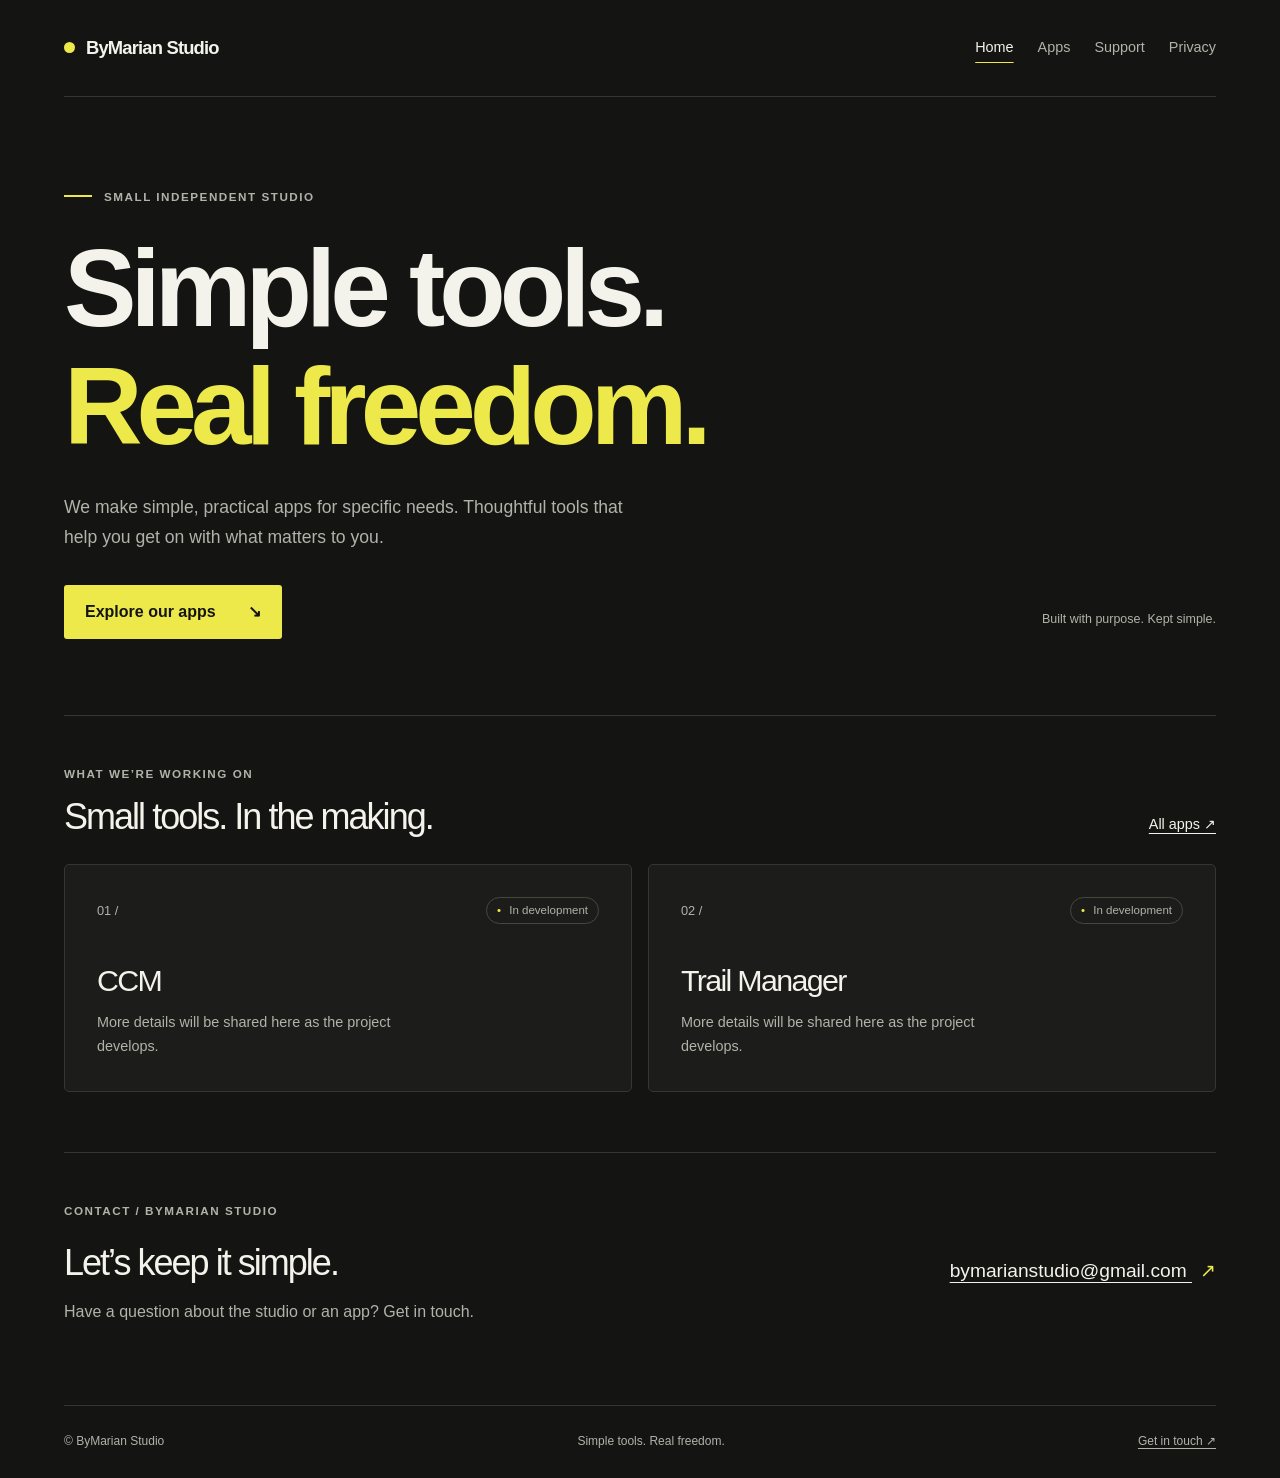
==== index.html @ 3e7d70da "Build minimal ByMarian Studio website for GitHub Pages" ====
<!doctype html>
<html lang="en">
<head>
  <meta charset="utf-8">
  <meta name="viewport" content="width=device-width, initial-scale=1">
  <title>ByMarian Studio — Simple tools. Real freedom.</title>
  <meta name="description" content="Independent studio building simple, practical apps around specific everyday needs.">
  <link rel="canonical" href="https://bymarianstudio.cz/">
  <meta property="og:url" content="https://bymarianstudio.cz/">
  <meta property="og:type" content="website">
  <meta property="og:site_name" content="ByMarian Studio">
  <meta property="og:title" content="ByMarian Studio — Simple tools. Real freedom.">
  <meta property="og:description" content="Independent studio building simple, practical apps around specific everyday needs.">
  <meta name="theme-color" content="#141513">
  <link rel="stylesheet" href="./assets/styles.css">
</head>
<body>
  <a class="skip-link" href="#main">Skip to content</a>
  <div class="site-shell">
    <header class="site-header">
      <a class="wordmark" href="./"><span class="brand-dot" aria-hidden="true"></span>ByMarian Studio</a>
      <nav aria-label="Main navigation"><a href="./" aria-current="page">Home</a><a href="./apps/">Apps</a><a href="./support/">Support</a><a href="./privacy/">Privacy</a></nav>
    </header>
    <main id="main" tabindex="-1">
      <section class="hero" aria-labelledby="hero-title">
        <p class="eyebrow"><span class="accent-line" aria-hidden="true"></span> Small independent studio</p>
        <h1 id="hero-title">Simple tools.<br><span>Real freedom.</span></h1>
        <p class="hero-copy">We make simple, practical apps for specific needs. Thoughtful tools that help you get on with what matters to you.</p>
        <a class="button" href="#apps">Explore our apps <span aria-hidden="true">↘</span></a>
        <span class="hero-note">Built with purpose. Kept simple.</span>
      </section>
      <section class="section" id="apps" aria-labelledby="apps-title">
        <div class="section-heading"><div><p class="eyebrow">What we’re working on</p><h2 id="apps-title">Small tools. In the making.</h2></div><a class="text-link" href="./apps/">All apps <span aria-hidden="true">↗</span></a></div>
        <ul class="app-grid">
      <li class="app-card"><div class="card-top"><span class="app-number" aria-hidden="true">01 /</span><span class="status"><span aria-hidden="true">•</span> In development</span></div><h3>CCM</h3><p>More details will be shared here as the project develops.</p></li>
      <li class="app-card"><div class="card-top"><span class="app-number" aria-hidden="true">02 /</span><span class="status"><span aria-hidden="true">•</span> In development</span></div><h3>Trail Manager</h3><p>More details will be shared here as the project develops.</p></li>
    </ul>
      </section>
      <section class="contact section" aria-labelledby="contact-title"><div><p class="eyebrow">Contact / ByMarian Studio</p><h2 id="contact-title">Let’s keep it simple.</h2><p>Have a question about the studio or an app? Get in touch.</p></div><a class="email" href="mailto:bymarianstudio@gmail.com">bymarianstudio@gmail.com <span aria-hidden="true">↗</span></a></section></main>
    <footer class="site-footer"><span>© ByMarian Studio</span><span>Simple tools. Real freedom.</span><a href="mailto:bymarianstudio@gmail.com">Get in touch <span aria-hidden="true">↗</span></a></footer>
  </div>
</body>
</html>
---- assets/styles.css ----
:root { color-scheme: dark; --bg: #141513; --panel: #1c1d1a; --text: #f4f3eb; --muted: #b1b2a8; --accent: #ede94a; --line: #35362f; }
* { box-sizing: border-box; }
html { scroll-padding-top: 2rem; }
body { margin: 0; background: var(--bg); color: var(--text); font-family: Arial, Helvetica, sans-serif; font-size: 1rem; line-height: 1.65; }
a { color: inherit; text-underline-offset: .25em; }
a:hover { color: var(--accent); }
a:focus-visible { outline: 3px solid var(--accent); outline-offset: 6px; border-radius: 2px; }
.site-shell { max-width: 1248px; margin: auto; padding: 0 24px; }
.site-header { display: flex; flex-wrap: wrap; align-items: center; justify-content: space-between; gap: 22px; padding: 28px 0; border-bottom: 1px solid var(--line); }
.wordmark { display: inline-flex; align-items: center; gap: 11px; text-decoration: none; font-size: 1.15rem; font-weight: 700; letter-spacing: -.045em; }
.brand-dot { width: 11px; height: 11px; background: var(--accent); border-radius: 50%; }
nav { display: flex; flex-wrap: wrap; gap: 8px 24px; }
nav a { padding: 8px 0; text-decoration: none; font-size: .9rem; color: var(--muted); }
nav a[aria-current="page"] { color: var(--text); text-decoration: underline; text-decoration-color: var(--accent); text-underline-offset: 10px; }
.hero { padding: 70px 0 64px; position: relative; }
.eyebrow { display: flex; align-items: center; gap: 12px; margin: 0 0 24px; color: var(--muted); font-size: .73rem; font-weight: 600; letter-spacing: .13em; text-transform: uppercase; }
.accent-line { width: 28px; height: 2px; background: var(--accent); }
h1, h2, h3, p { margin-top: 0; }
h1, h2, h3 { line-height: 1.08; letter-spacing: -.055em; }
h1 { font-size: clamp(2.8rem, 8.5vw, 7rem); font-weight: 600; margin-bottom: 28px; }
.hero h1 span { color: var(--accent); }
.hero-copy, .lead { max-width: 560px; color: var(--muted); font-size: 1.1rem; line-height: 1.7; }
.hero-copy { margin-bottom: 32px; }
.button { display: inline-flex; align-items: center; gap: 32px; padding: 14px 21px; background: var(--accent); color: var(--bg); font-weight: 700; text-decoration: none; border-radius: 3px; }
.button:hover { color: var(--bg); background: #faf77b; }
.hero-note { display: block; margin-top: 36px; font-size: .78rem; color: var(--muted); }
.section { padding: 42px 0; border-top: 1px solid var(--line); }
.section-heading { display: flex; justify-content: space-between; align-items: end; flex-wrap: wrap; gap: 16px; margin-bottom: 28px; }
.section-heading .eyebrow { margin-bottom: 14px; }
h2 { font-size: clamp(1.7rem, 3.5vw, 2.25rem); font-weight: 500; margin-bottom: 24px; }
.section-heading h2 { margin-bottom: 0; }
.text-link { white-space: nowrap; font-size: .9rem; }
.app-grid { list-style: none; display: grid; gap: 16px; padding: 0; margin: 0; }
.app-card { background: var(--panel); border: 1px solid var(--line); border-radius: 5px; padding: 26px; }
.card-top { display: flex; align-items: center; justify-content: space-between; flex-wrap: wrap; gap: 12px; margin-bottom: 40px; }
.app-number { font-size: .8rem; color: var(--muted); }
.status { font-size: .72rem; color: var(--muted); border: 1px solid #47483d; padding: 3px 10px; border-radius: 20px; }
.status span { color: var(--accent); margin-right: 5px; }
h3 { font-size: 1.9rem; font-weight: 500; margin-bottom: 14px; }
.app-card p { color: var(--muted); font-size: .9rem; max-width: 340px; margin-bottom: 0; }
.contact { margin-top: 12px; padding-bottom: 60px; }
.contact p:not(.eyebrow), .prose p, .callout p, .section-note { color: var(--muted); }
.contact h2 { margin-bottom: 16px; }
.email { font-size: clamp(.95rem, 2vw, 1.2rem); overflow-wrap: anywhere; }
.email span { display: inline-block; margin-left: 8px; color: var(--accent); }
.site-footer { display: flex; justify-content: space-between; flex-wrap: wrap; gap: 16px 30px; border-top: 1px solid var(--line); padding: 26px 0; color: var(--muted); font-size: .75rem; }
.page-intro { padding: 70px 0 52px; }
.page-intro h1 { font-size: clamp(2.7rem, 6vw, 5rem); }
.page-intro .email { display: inline-block; margin-top: 18px; }
.prose { max-width: 760px; }
.prose p:last-child { margin-bottom: 0; }
.section-note { max-width: 720px; margin: 24px 0 0; }
.callout { padding: 28px; border-left: 2px solid var(--accent); background: var(--panel); margin: 12px 0 64px; }
.callout h2 { font-size: 1.4rem; margin-bottom: 12px; }
.callout p { margin-bottom: 0; max-width: 720px; overflow-wrap: anywhere; }
.skip-link { position: absolute; top: -100px; left: 24px; z-index: 10; padding: 12px; background: var(--accent); color: var(--bg); }
.skip-link:focus { top: 8px; color: var(--bg); }
@media (min-width: 700px) {
  .site-shell { padding: 0 48px; }
  .site-header { padding: 28px 0; }
  .hero { padding: 90px 0 76px; }
  .hero-note { position: absolute; bottom: 86px; right: 0; }
  .app-grid { grid-template-columns: repeat(2, minmax(0, 1fr)); }
  .app-card { padding: 32px; }
  .section { padding-top: 48px; padding-bottom: 48px; }
  .contact { display: flex; align-items: center; justify-content: space-between; gap: 32px; padding-bottom: 64px; }
  .contact .email { flex-shrink: 0; }
}
@media (max-width: 380px) {
  .site-shell { padding: 0 18px; }
  nav { gap: 20px; }
  .app-card { padding: 20px; }
}
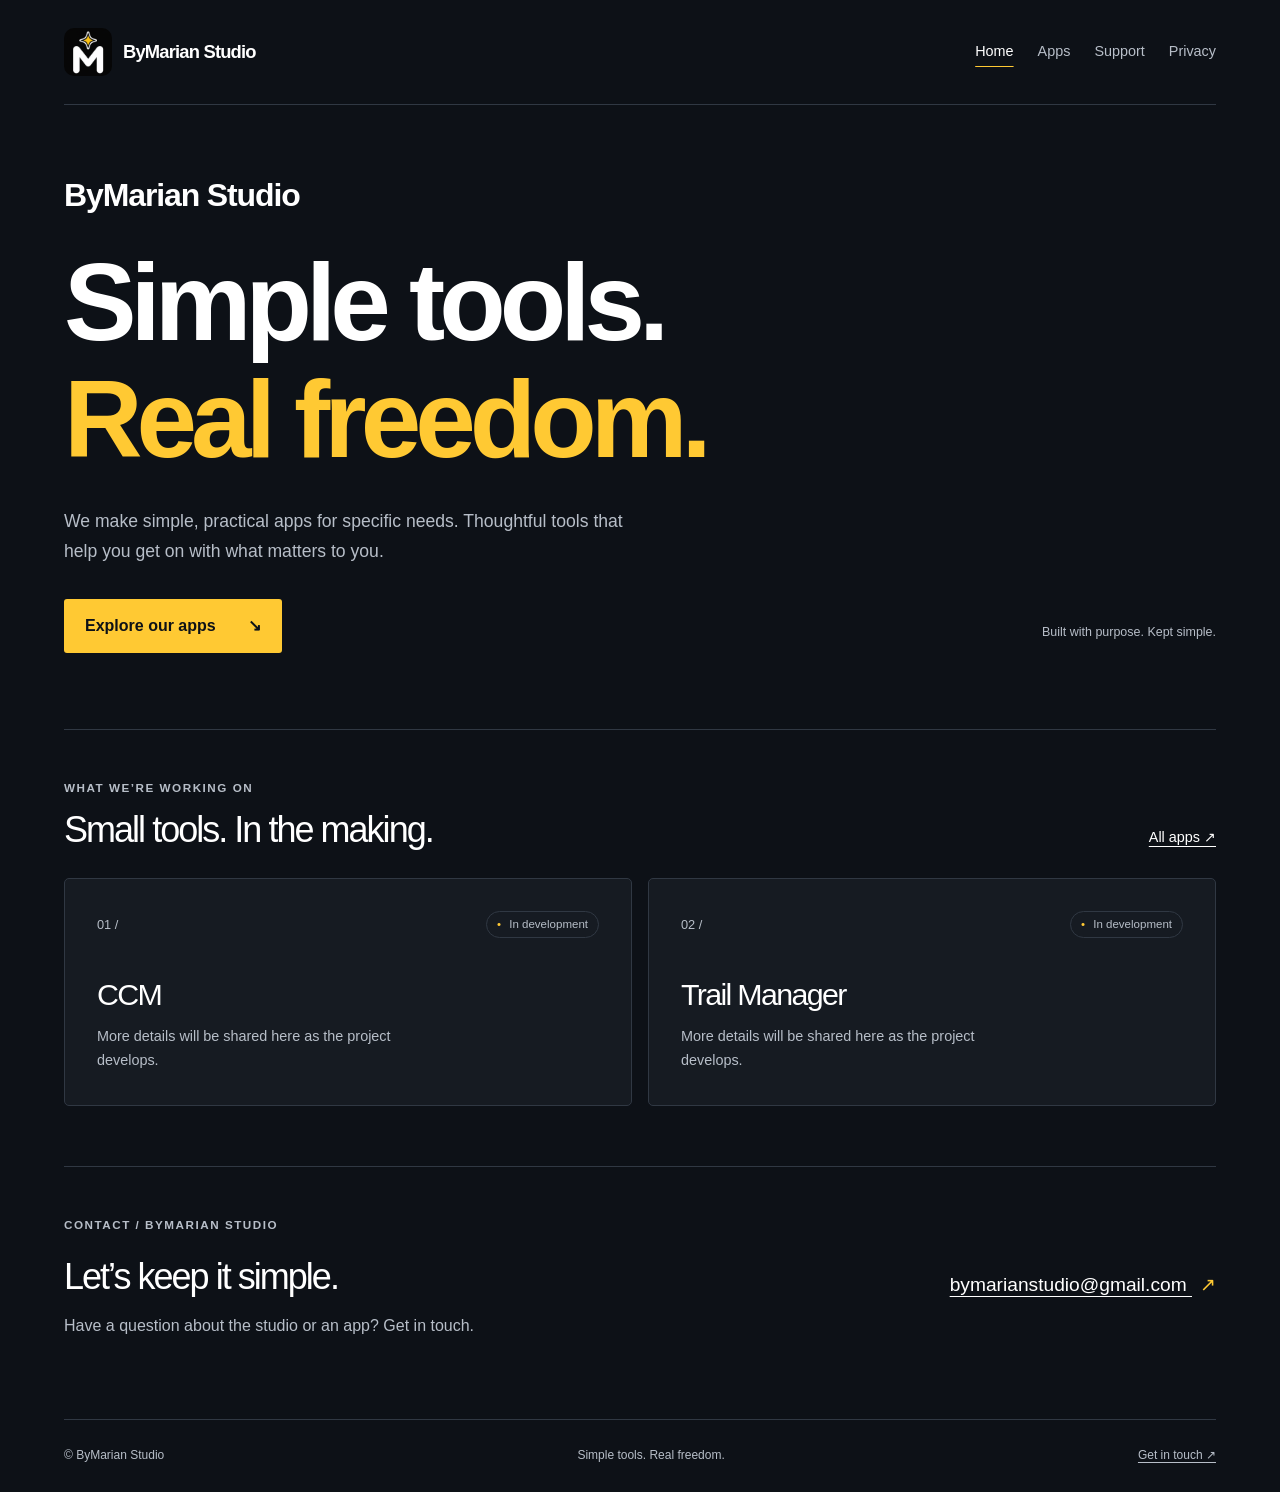
==== commit dc48d084: "Apply final ByMarian Studio branding and optimized logo assets" ====
--- a/index.html
+++ b/index.html
@@ -11,19 +11,26 @@
   <meta property="og:site_name" content="ByMarian Studio">
   <meta property="og:title" content="ByMarian Studio — Simple tools. Real freedom.">
   <meta property="og:description" content="Independent studio building simple, practical apps around specific everyday needs.">
-  <meta name="theme-color" content="#141513">
+  <meta name="theme-color" content="#0d1117">
+  <link rel="icon" href="./favicon.ico" sizes="16x16 32x32 48x48 64x64">
+  <link rel="icon" type="image/png" href="./assets/brand/icon-32.png" sizes="32x32">
+  <link rel="apple-touch-icon" href="./assets/brand/icon-180.png" sizes="180x180">
+  <meta property="og:image" content="https://bymarianstudio.cz/assets/brand/logo-512.jpg">
+  <meta property="og:image:width" content="512">
+  <meta property="og:image:height" content="512">
+  <meta property="og:image:alt" content="ByMarian Studio — white M with a yellow spark on a dark background">
   <link rel="stylesheet" href="./assets/styles.css">
 </head>
 <body>
   <a class="skip-link" href="#main">Skip to content</a>
   <div class="site-shell">
     <header class="site-header">
-      <a class="wordmark" href="./"><span class="brand-dot" aria-hidden="true"></span>ByMarian Studio</a>
+      <a class="wordmark" href="./"><img class="brand-logo" src="./assets/brand/logo-128.png" width="48" height="48" alt="">ByMarian Studio</a>
       <nav aria-label="Main navigation"><a href="./" aria-current="page">Home</a><a href="./apps/">Apps</a><a href="./support/">Support</a><a href="./privacy/">Privacy</a></nav>
     </header>
     <main id="main" tabindex="-1">
       <section class="hero" aria-labelledby="hero-title">
-        <p class="eyebrow"><span class="accent-line" aria-hidden="true"></span> Small independent studio</p>
+        <p class="hero-brand">ByMarian Studio</p>
         <h1 id="hero-title">Simple tools.<br><span>Real freedom.</span></h1>
         <p class="hero-copy">We make simple, practical apps for specific needs. Thoughtful tools that help you get on with what matters to you.</p>
         <a class="button" href="#apps">Explore our apps <span aria-hidden="true">↘</span></a>
--- a/assets/styles.css
+++ b/assets/styles.css
@@ -1,4 +1,4 @@
-:root { color-scheme: dark; --bg: #141513; --panel: #1c1d1a; --text: #f4f3eb; --muted: #b1b2a8; --accent: #ede94a; --line: #35362f; }
+:root { color-scheme: dark; --bg: #0d1117; --panel: #161b22; --text: #ffffff; --muted: #b7bec8; --accent: #ffc933; --line: #303843; }
 * { box-sizing: border-box; }
 html { scroll-padding-top: 2rem; }
 body { margin: 0; background: var(--bg); color: var(--text); font-family: Arial, Helvetica, sans-serif; font-size: 1rem; line-height: 1.65; }
@@ -8,21 +8,21 @@
 .site-shell { max-width: 1248px; margin: auto; padding: 0 24px; }
 .site-header { display: flex; flex-wrap: wrap; align-items: center; justify-content: space-between; gap: 22px; padding: 28px 0; border-bottom: 1px solid var(--line); }
 .wordmark { display: inline-flex; align-items: center; gap: 11px; text-decoration: none; font-size: 1.15rem; font-weight: 700; letter-spacing: -.045em; }
-.brand-dot { width: 11px; height: 11px; background: var(--accent); border-radius: 50%; }
+.brand-logo { display: block; width: 48px; height: 48px; flex-shrink: 0; border-radius: 10px; }
 nav { display: flex; flex-wrap: wrap; gap: 8px 24px; }
 nav a { padding: 8px 0; text-decoration: none; font-size: .9rem; color: var(--muted); }
 nav a[aria-current="page"] { color: var(--text); text-decoration: underline; text-decoration-color: var(--accent); text-underline-offset: 10px; }
-.hero { padding: 70px 0 64px; position: relative; }
+.hero { padding: 48px 0 56px; position: relative; }
 .eyebrow { display: flex; align-items: center; gap: 12px; margin: 0 0 24px; color: var(--muted); font-size: .73rem; font-weight: 600; letter-spacing: .13em; text-transform: uppercase; }
-.accent-line { width: 28px; height: 2px; background: var(--accent); }
+.hero-brand { margin-bottom: 22px; font-size: clamp(1.45rem, 3vw, 2rem); font-weight: 600; letter-spacing: -.035em; }
 h1, h2, h3, p { margin-top: 0; }
-h1, h2, h3 { line-height: 1.08; letter-spacing: -.055em; }
+h1, h2, h3 { line-height: 1.08; letter-spacing: -.055em; overflow-wrap: anywhere; }
 h1 { font-size: clamp(2.8rem, 8.5vw, 7rem); font-weight: 600; margin-bottom: 28px; }
 .hero h1 span { color: var(--accent); }
 .hero-copy, .lead { max-width: 560px; color: var(--muted); font-size: 1.1rem; line-height: 1.7; }
 .hero-copy { margin-bottom: 32px; }
 .button { display: inline-flex; align-items: center; gap: 32px; padding: 14px 21px; background: var(--accent); color: var(--bg); font-weight: 700; text-decoration: none; border-radius: 3px; }
-.button:hover { color: var(--bg); background: #faf77b; }
+.button:hover { color: var(--bg); background: #ffda70; }
 .hero-note { display: block; margin-top: 36px; font-size: .78rem; color: var(--muted); }
 .section { padding: 42px 0; border-top: 1px solid var(--line); }
 .section-heading { display: flex; justify-content: space-between; align-items: end; flex-wrap: wrap; gap: 16px; margin-bottom: 28px; }
@@ -34,7 +34,7 @@
 .app-card { background: var(--panel); border: 1px solid var(--line); border-radius: 5px; padding: 26px; }
 .card-top { display: flex; align-items: center; justify-content: space-between; flex-wrap: wrap; gap: 12px; margin-bottom: 40px; }
 .app-number { font-size: .8rem; color: var(--muted); }
-.status { font-size: .72rem; color: var(--muted); border: 1px solid #47483d; padding: 3px 10px; border-radius: 20px; }
+.status { font-size: .72rem; color: var(--muted); border: 1px solid var(--line); padding: 3px 10px; border-radius: 20px; }
 .status span { color: var(--accent); margin-right: 5px; }
 h3 { font-size: 1.9rem; font-weight: 500; margin-bottom: 14px; }
 .app-card p { color: var(--muted); font-size: .9rem; max-width: 340px; margin-bottom: 0; }
@@ -58,7 +58,7 @@
 @media (min-width: 700px) {
   .site-shell { padding: 0 48px; }
   .site-header { padding: 28px 0; }
-  .hero { padding: 90px 0 76px; }
+  .hero { padding: 64px 0 76px; }
   .hero-note { position: absolute; bottom: 86px; right: 0; }
   .app-grid { grid-template-columns: repeat(2, minmax(0, 1fr)); }
   .app-card { padding: 32px; }
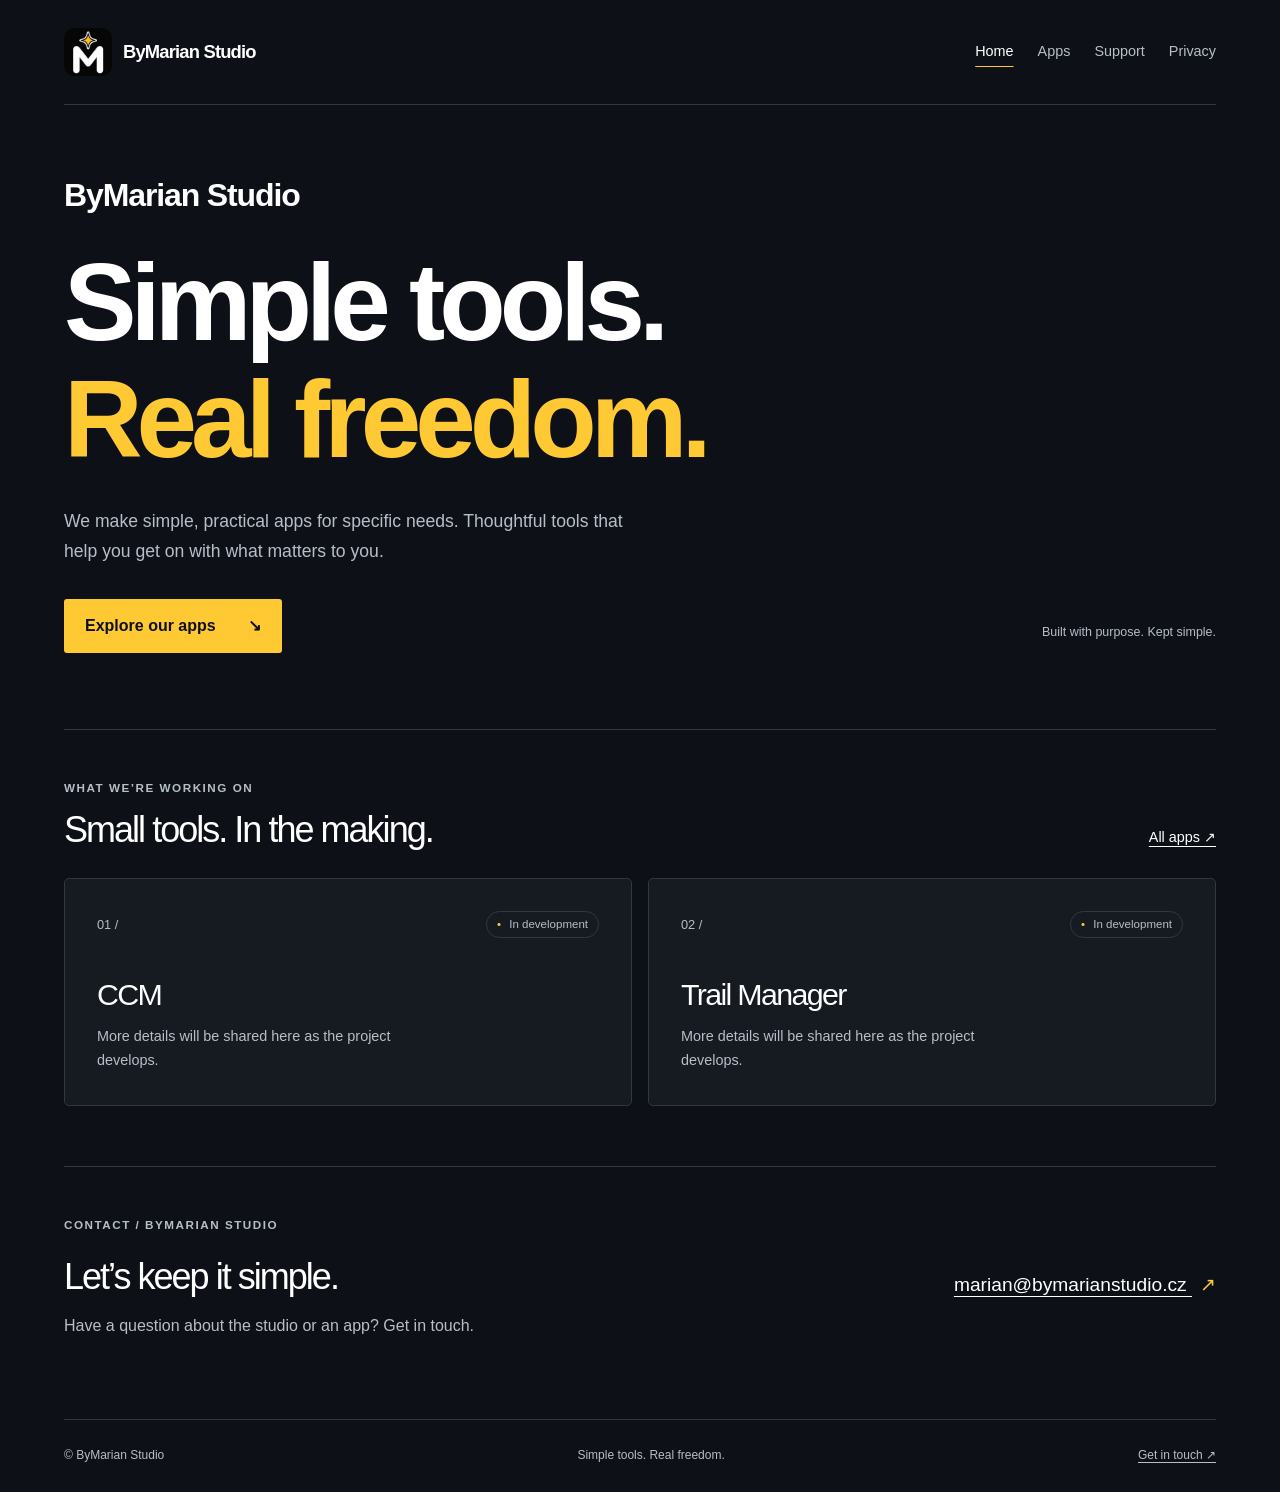
==== commit b0750614: "Update public contact email to marian@bymarianstudio.cz" ====
--- a/index.html
+++ b/index.html
@@ -43,8 +43,8 @@
       <li class="app-card"><div class="card-top"><span class="app-number" aria-hidden="true">02 /</span><span class="status"><span aria-hidden="true">•</span> In development</span></div><h3>Trail Manager</h3><p>More details will be shared here as the project develops.</p></li>
     </ul>
       </section>
-      <section class="contact section" aria-labelledby="contact-title"><div><p class="eyebrow">Contact / ByMarian Studio</p><h2 id="contact-title">Let’s keep it simple.</h2><p>Have a question about the studio or an app? Get in touch.</p></div><a class="email" href="mailto:bymarianstudio@gmail.com">bymarianstudio@gmail.com <span aria-hidden="true">↗</span></a></section></main>
-    <footer class="site-footer"><span>© ByMarian Studio</span><span>Simple tools. Real freedom.</span><a href="mailto:bymarianstudio@gmail.com">Get in touch <span aria-hidden="true">↗</span></a></footer>
+      <section class="contact section" aria-labelledby="contact-title"><div><p class="eyebrow">Contact / ByMarian Studio</p><h2 id="contact-title">Let’s keep it simple.</h2><p>Have a question about the studio or an app? Get in touch.</p></div><a class="email" href="mailto:marian@bymarianstudio.cz">marian@bymarianstudio.cz <span aria-hidden="true">↗</span></a></section></main>
+    <footer class="site-footer"><span>© ByMarian Studio</span><span>Simple tools. Real freedom.</span><a href="mailto:marian@bymarianstudio.cz">Get in touch <span aria-hidden="true">↗</span></a></footer>
   </div>
 </body>
 </html>
